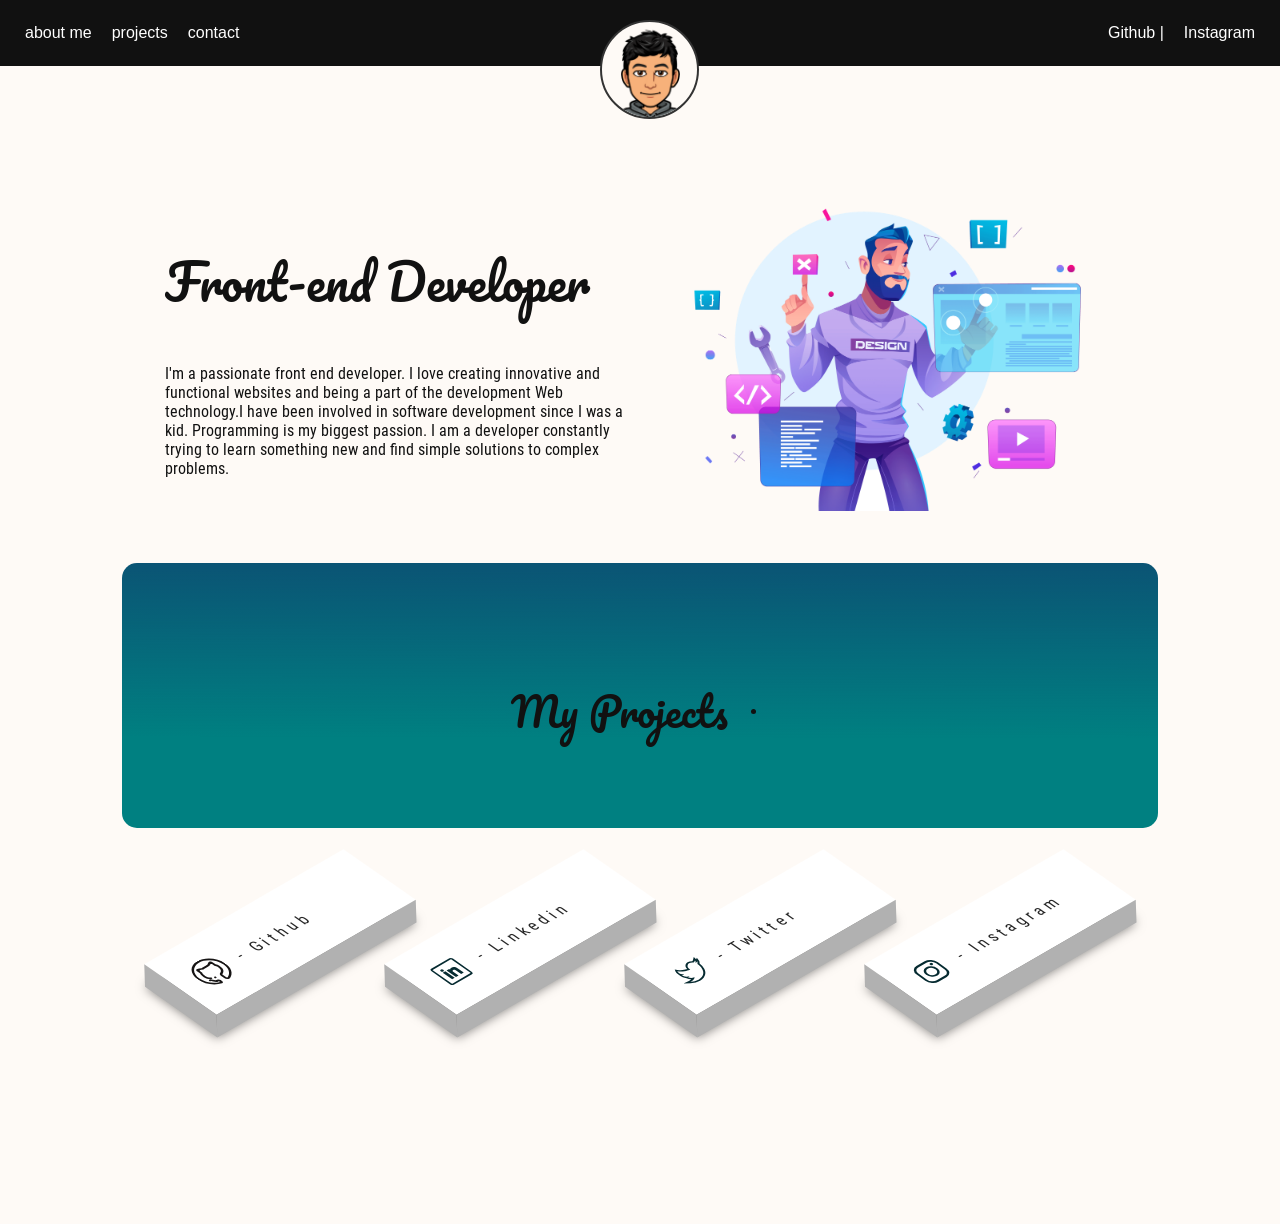
==== index.html @ 8fa15aa1 "Some little changes Some little changes" ====
<!DOCTYPE html>
<html>
    <head>
        <meta name="google-site-verification" content="JzjFgFlt6BuWwfLFMg8RigfaOyzLowkqitIsJMrPfaY" />        <link rel="shortcut icon" type="image/x-icon" href="./static/img/favicon.ico?"/>
        <title>Emre Kara | Front End Developer</title>
        <style>
            /* roboto-condensed-regular - latin */
            @font-face {
                font-family: 'Roboto Condensed';
                font-style: normal;
                font-weight: 400;
                src: url('./fonts/roboto-condensed-v19-latin-regular.eot'); /* IE9 Compat Modes */
                src: local(''),
                url('./fonts/roboto-condensed-v19-latin-regular.eot?#iefix') format('embedded-opentype'), /* IE6-IE8 */
                url('./fonts/roboto-condensed-v19-latin-regular.woff2') format('woff2'), /* Super Modern Browsers */
                url('./fonts/roboto-condensed-v19-latin-regular.woff') format('woff'), /* Modern Browsers */
                url('./fonts/roboto-condensed-v19-latin-regular.ttf') format('truetype'), /* Safari, Android, iOS */
                url('./fonts/roboto-condensed-v19-latin-regular.svg#RobotoCondensed') format('svg'); /* Legacy iOS */
                font-display: swap;
            }
            /* pacifico-regular - latin */
            @font-face {
                font-family: 'Pacifico';
                font-style: normal;
                font-weight: 400;
                src: url('./fonts/pacifico-v17-latin-regular.eot'); /* IE9 Compat Modes */
                src: local(''),
                url('./fonts/pacifico-v17-latin-regular.eot?#iefix') format('embedded-opentype'), /* IE6-IE8 */
                url('./fonts/pacifico-v17-latin-regular.woff2') format('woff2'), /* Super Modern Browsers */
                url('./fonts/pacifico-v17-latin-regular.woff') format('woff'), /* Modern Browsers */
                url('./fonts/pacifico-v17-latin-regular.ttf') format('truetype'), /* Safari, Android, iOS */
                url('./fonts/pacifico-v17-latin-regular.svg#Pacifico') format('svg'); /* Legacy iOS */
                font-display: swap;
            }
            .unselectable {
	            -moz-user-select: -moz-none;
	            -khtml-user-select: none;
	            -webkit-user-select: none;
	            -o-user-select: none;
	            -ms-user-select: none;
	            user-select: none
            }
            body {
                margin: 0px;
                padding: 0px;
                width: 100%;
                color: #111;
                background-color: #fefaf6;
            }
            h1 {
                font-family: 'Pacifico', cursive;
                font-size: 3em;
                font-weight: 400;
            }
            h2 {
                font-family: 'Pacifico', cursive;
                font-size: 2.5em;
                font-weight: 400;
            }
            section {
                max-width: 90%;
                min-width: 0;
                padding-top: 2rem;
                margin: 0 auto;
                border: none;
                overflow: hidden;
                font-family: 'Roboto Condensed', sans-serif;
                border-radius: 15px;
            }
            main {
                max-width: 90%;
                min-width: 0;
                padding-top: 2rem;
                margin: 0 auto;
                background: none;
                border: none;
                overflow: hidden;
            } 
            #navbar {
                display: flex;
                background-color: #111;
                padding: 12px 15px;
                z-index: 1000;
            }
            #logo {
                position: absolute;
                top: 20px;
                left: 50%;
                transform: translateX(-40px);
            }
            #logo img{
                transition: all .2s ease-in-out;
                cursor: pointer;
                width: 95px;
                height: 95px;
                border-style: solid;
                border-width: 2px;
                border-color: #333333;
                border-radius: 50%;
                background-color: #fefaf6;
            }
            #logo img:last-child {
                display: none;
            }
            #logo:hover img{
                transform: scale(1.2);
            }
            #logo:hover img:last-child{
                display: block;
            }
            #logo:hover img:first-child{
                display: none;
            }
            .nav-list {
                list-style-type: none;
                padding: 0;
                margin: 0;
                display: flex;
                width: 100%;
                align-items: center;
            }
            .rigth {
                justify-content: flex-end;
            }
            .left {
                justify-content: flex-start;
            }
            .nav-link {
                font-family: "proxima nova","Helvetica Neue",Helvetica,Arial,sans-serif;
                font-weight: 400;
                display: block;
                color: #fff;
                text-align: center;
                padding: 12px 10px;
                text-decoration: none;
            }
            .nav-link img{
                margin: 0 auto;
                width: 32px;
            }
            .hero-body {
                display: flex;
                justify-content: center;
                align-items: center;
                padding: 3rem 1.5rem;
                margin: 0 auto;
            }
            #text-hero {
                box-sizing: border-box;
                text-align: left;
                max-width: 100%;
                min-width: 0;
                flex-basis: 48%;
            }
            #img-hero {
                box-sizing: border-box;
                text-align: center;
                max-width: 100%;
                min-width: 0;
                flex-basis: 48%;
            }
            .hero-image {
                position: relative;
                width: 500px;
            }
            .hero-image img {
                width: 500px;
                height: auto;
            }
            #projects {
                max-width: 90%;
                min-width: 0;
                padding-top: 2rem;
                margin: 0 auto;
                border: none;
                overflow: hidden;
                background: linear-gradient(180.1deg,#142c69 -59.06%,rgba(20,44,105,0) 65.9%),#008081;
            }
            .projects-body {
                display: flex;
                justify-content: center;
                align-items: center;
                padding: 3rem 1.5rem;
                border-radius: 50%;
                margin: 0 auto;
            }
            #social-media {
                display:flex;
                justify-content: center;
                margin: 2rem auto;
                height: 300px;
                padding:0;
            }
            #social-media li{
                list-style: none;
                margin: 0 5px;
            }
            #social-media li a .fa {
                width: 32px;
                font-size: 40px;
                color: #262626;
                line-height: 80px;
                transition: .5s;
                padding-right: 14px;
                margin: auto 0px;
            }
            #social-media li a span {
                padding: 0;
                margin: 0;
                color: #262626;
                letter-spacing: 4px;
                transition: .5s;
            }
            #social-media li a {
                align-items: center;
                text-decoration: none;
                display: flex;
                justify-content: flex-start;
                align-items: center;
                width: 210px;
                height: 80px;
                background: #fff;
                text-align: left;
                padding-left: 20px;
                transform: rotate(-30deg) skew(25deg) translate(0,0);
                transition:.5s;
                box-shadow: -20px 20px 10px rgba(0,0,0,.5);;
            }
            #social-media li a:before {
                content: '';
                position: absolute;
                top:10px;
                left:-20px;
                height:100%;
                width:20px;
                background: #b1b1b1;
                transform: .5s;
                transform: rotate(0deg) skewY(-45deg);
            }
            #social-media li a:after {
                content: '';
                position: absolute;
                bottom:-20px;
                left:-10px;
                height:20px;
                width:100%;
                background: #b1b1b1;
                transform: .5s;
                transform: rotate(0deg) skewX(-45deg);
            }
            #social-media li a:hover{
                transform: rotate(-30deg) skew(25deg) translate(20px,-15px);
                box-shadow: -50px 50px 50px rgba(0,0,0,.5);
            }
            #social-media li:hover .fa {
                color:#fff;
            }
            #social-media li:hover span {
                color:#fff;
            } 
            #social-media li:hover:nth-child(1) a{
                background: #7DBBE6;
            }
            #social-media li:hover:nth-child(1) a:before{
                background: #6997DA;
            }
            #social-media li:hover:nth-child(1) a:after{
                background: #8CC8E6;
            }
            #social-media li:hover:nth-child(2) a{
                background: #2867B2;
            }
            #social-media li:hover:nth-child(2) a:before{
                background: #334A61
            }
            #social-media li:hover:nth-child(2) a:after{
                background: #4E6FA8;
            }
            #social-media li:hover:nth-child(3) a{
                background: #00aced;
            }
            #social-media li:hover:nth-child(3) a:before{
                background: #097aa5;
            }
            #social-media li:hover:nth-child(3) a:after{
                background: #53b9e0;
            }
            #social-media li:hover:nth-child(4) a{
                background: #c13584;
            }
            #social-media li:hover:nth-child(4) a:before{
                background: #991666;
            }
            #social-media li:hover:nth-child(4) a:after{
                background: #C1558C;
            }
        </style>
    </head>
    <body>
        <header>
            <nav id="navbar">
                <a href="#text-hero" id="logo">
                    <img src="./static/img/my-avatar.png" alt="">
                    <img src="./static/img/my-avatar-hover.png" alt="">
                </a>
                <ul class="nav-list left">
                    <li><a href="#text-hero" class="nav-link">about me</a></li>
                    <li><a href="#projects" class="nav-link">projects</a></li>
                    <li><a href="#contact" class="nav-link">contact</a></li>
                </ul>
                <ul class="nav-list rigth">
                    <li><a href="https://github.com/yunusemre-js" class="nav-link">Github |<!--<img src="./static/img/instagram.png" alt="">--></a></li>
                    <li> <a href="https://www.instagram.com/yunusemre.js" class="nav-link">Instagram <!--<img src="./static/img/github.png" alt="">--></a></li>
                </ul>
            </nav>
        </header>
        <main>
            <section>
                <div class="hero-body">
                    <div id="text-hero">
                        <h1 class="hero-title unselectable">Front-end Developer</h1>
                        <p class="unselectable" style="word-wrap:normal; cursor:default; font-family: 'Roboto Condensed';">
                            I'm a passionate front end developer. I love creating innovative and functional websites and being a part of the development Web technology.I have been involved in software development since I was a kid. Programming is my biggest passion.  I am a developer constantly trying to learn something new and find simple solutions to complex problems.
                    </p>
                    </div>
                    <div id="img-hero" class="unselectable">
                        <img src="./static/img/hero-image.svg" alt="" class="hero-image">
                    </div>
                </div>
            </section>
            <section id="projects">
                <div class="projects-body">
                    <h2>My Projects</h2>
                    <ul>
                        <li></li>
                    </ul>
                </div>
            </section> 
            <section id="contact">
                <ul id="social-media" class="social-media">
                    <li>
                      <a href="https://github.com/yunusemre-js">
                        <img src="./static/img/icons/github.svg" width="32" height="32" alt="" class="fa fa-github">
                        <span> - Github</span>
                      </a>
                    </li>
                    <li>
                      <a href="https://www.linkedin.com/in/yunusemrejs">
                        <img src="./static/img/icons/linkedin.svg" width="32" height="32" alt="" class="fa fa-linkedin">
                        <span> - Linkedin</span>
                      </a>
                    </li>
                    <li>
                      <a href="#">
                        <img src="./static/img/icons/twitter.svg" width="32" height="32" alt="" class="fa fa-twitter">
                        <span> - Twitter</span>
                      </a>
                    </li>
                    <li>
                      <a href="https://www.instagram.com/yunusemre.js/">
                        <img src="./static/img/icons/instagram.svg" width="32" height="32" alt="" class="fa fa-instagram">
                        <span> - Instagram</span>
                      </a>
                    </li>
                </ul>    
            </section>
        </main>
    </body>
</html>
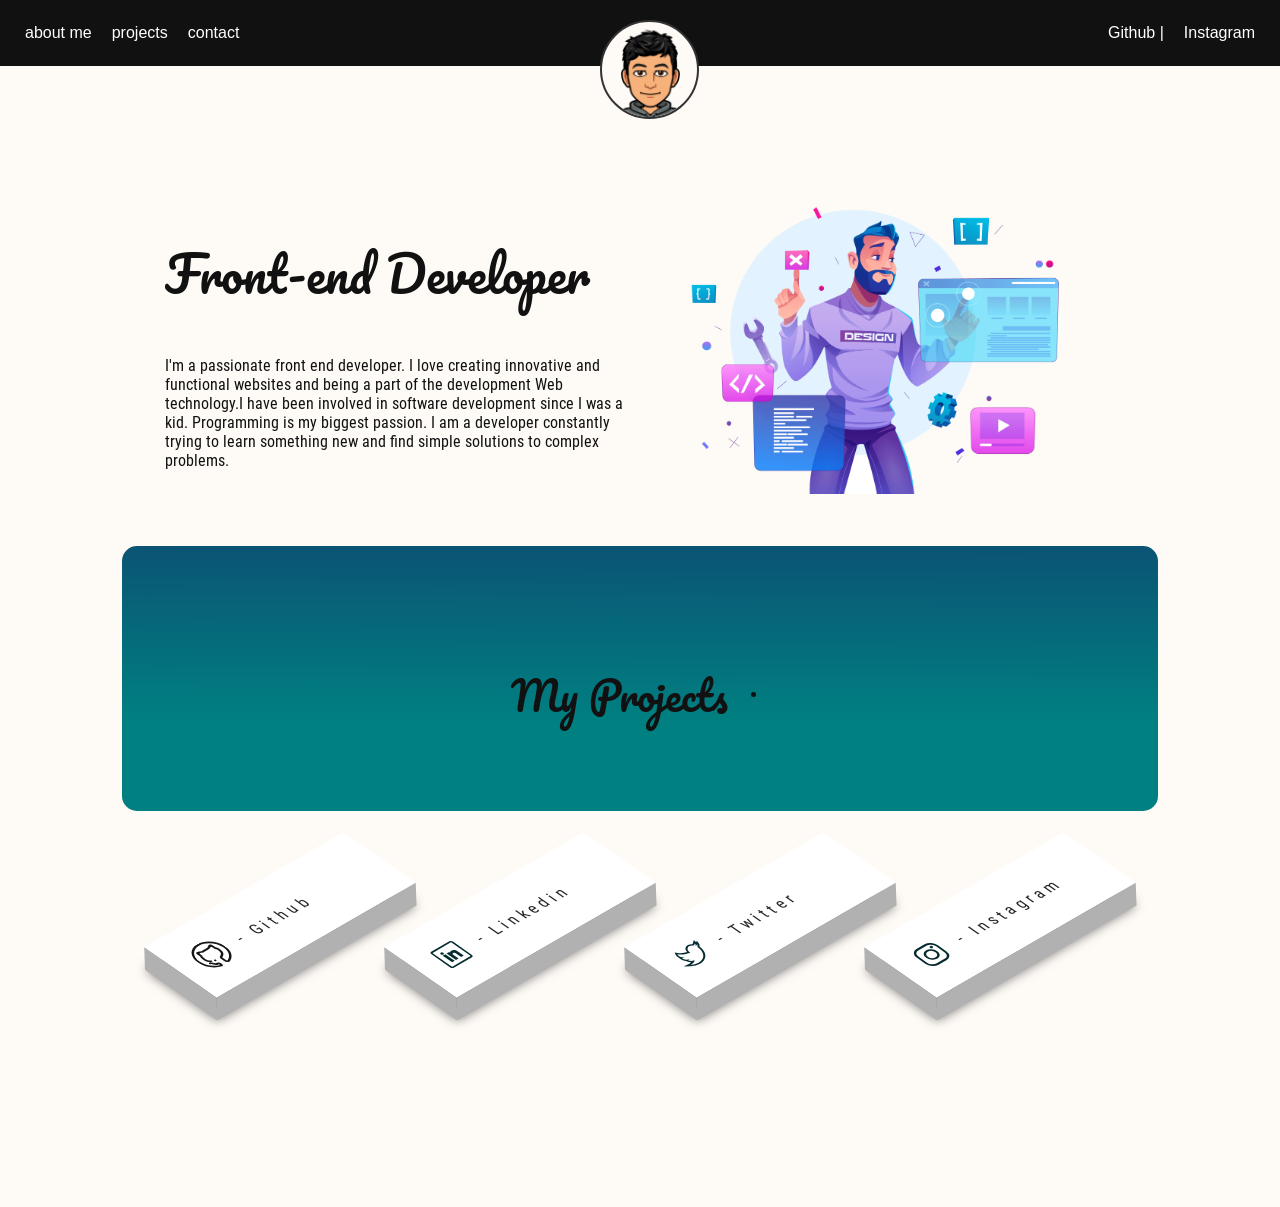
==== commit b13ae1ac: "Update index.html" ====
--- a/index.html
+++ b/index.html
@@ -158,6 +158,10 @@
                 max-width: 100%;
                 min-width: 0;
                 flex-basis: 48%;
+            }
+            #img-hero img{
+                max-width: 100%;
+                min-width: 0;
             }
             .hero-image {
                 position: relative;
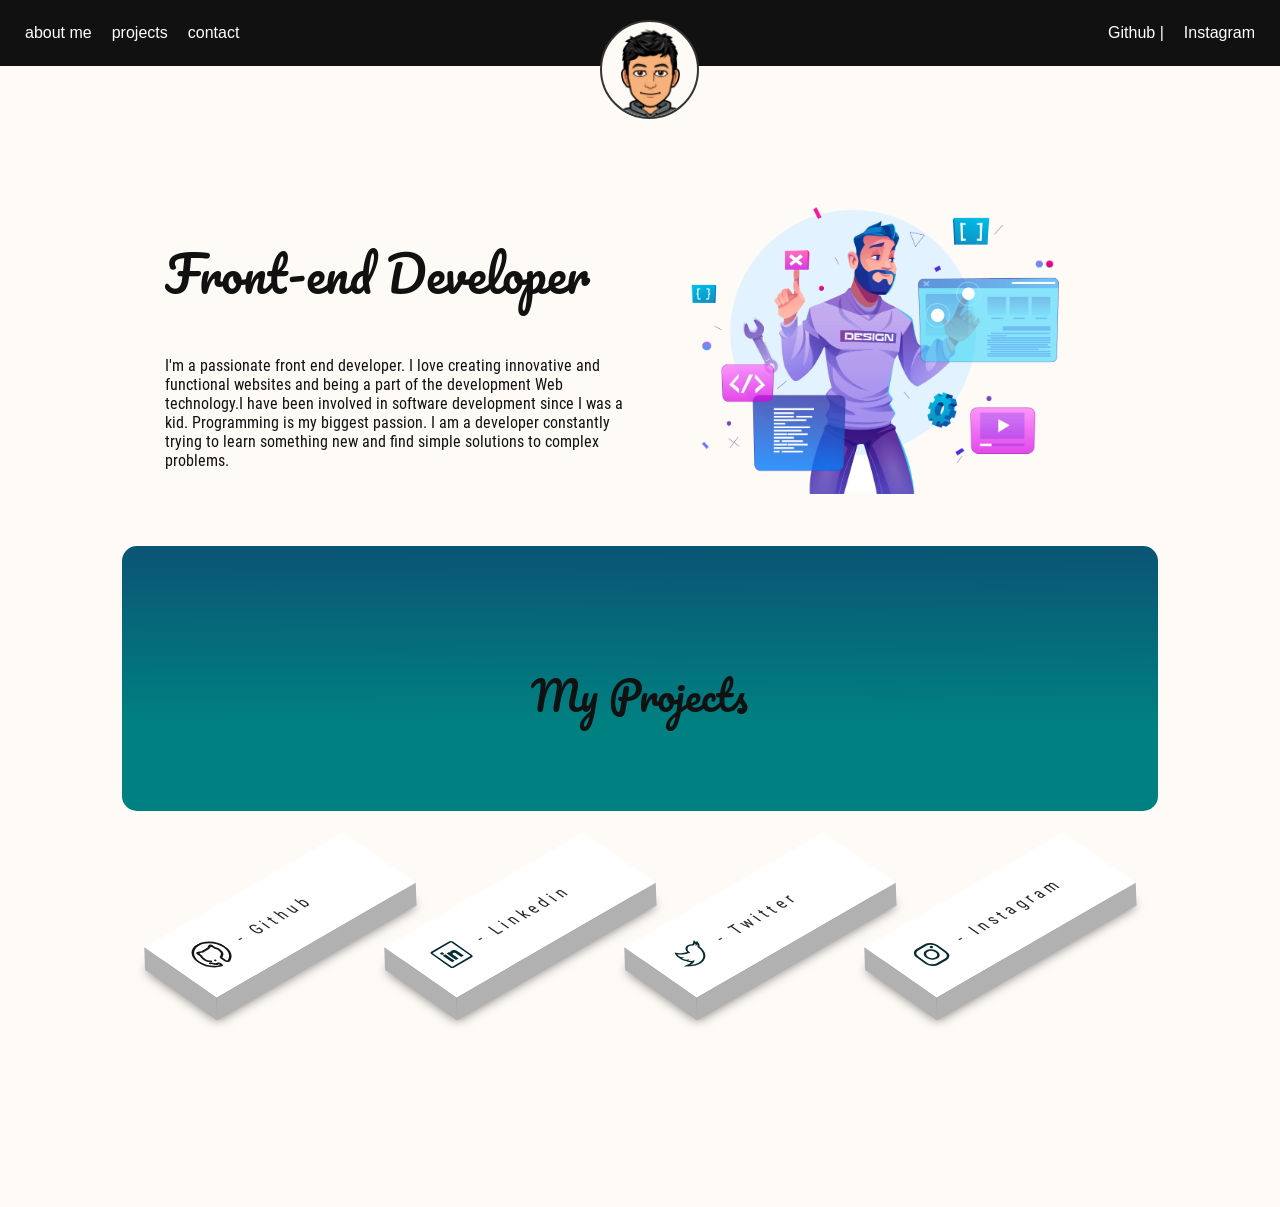
==== commit 60a5426f: "Update index.html" ====
--- a/index.html
+++ b/index.html
@@ -335,9 +335,9 @@
             <section id="projects">
                 <div class="projects-body">
                     <h2>My Projects</h2>
-                    <ul>
-                        <li></li>
-                    </ul>
+                    <div id="projects-card">
+                        
+                    </div>
                 </div>
             </section> 
             <section id="contact">
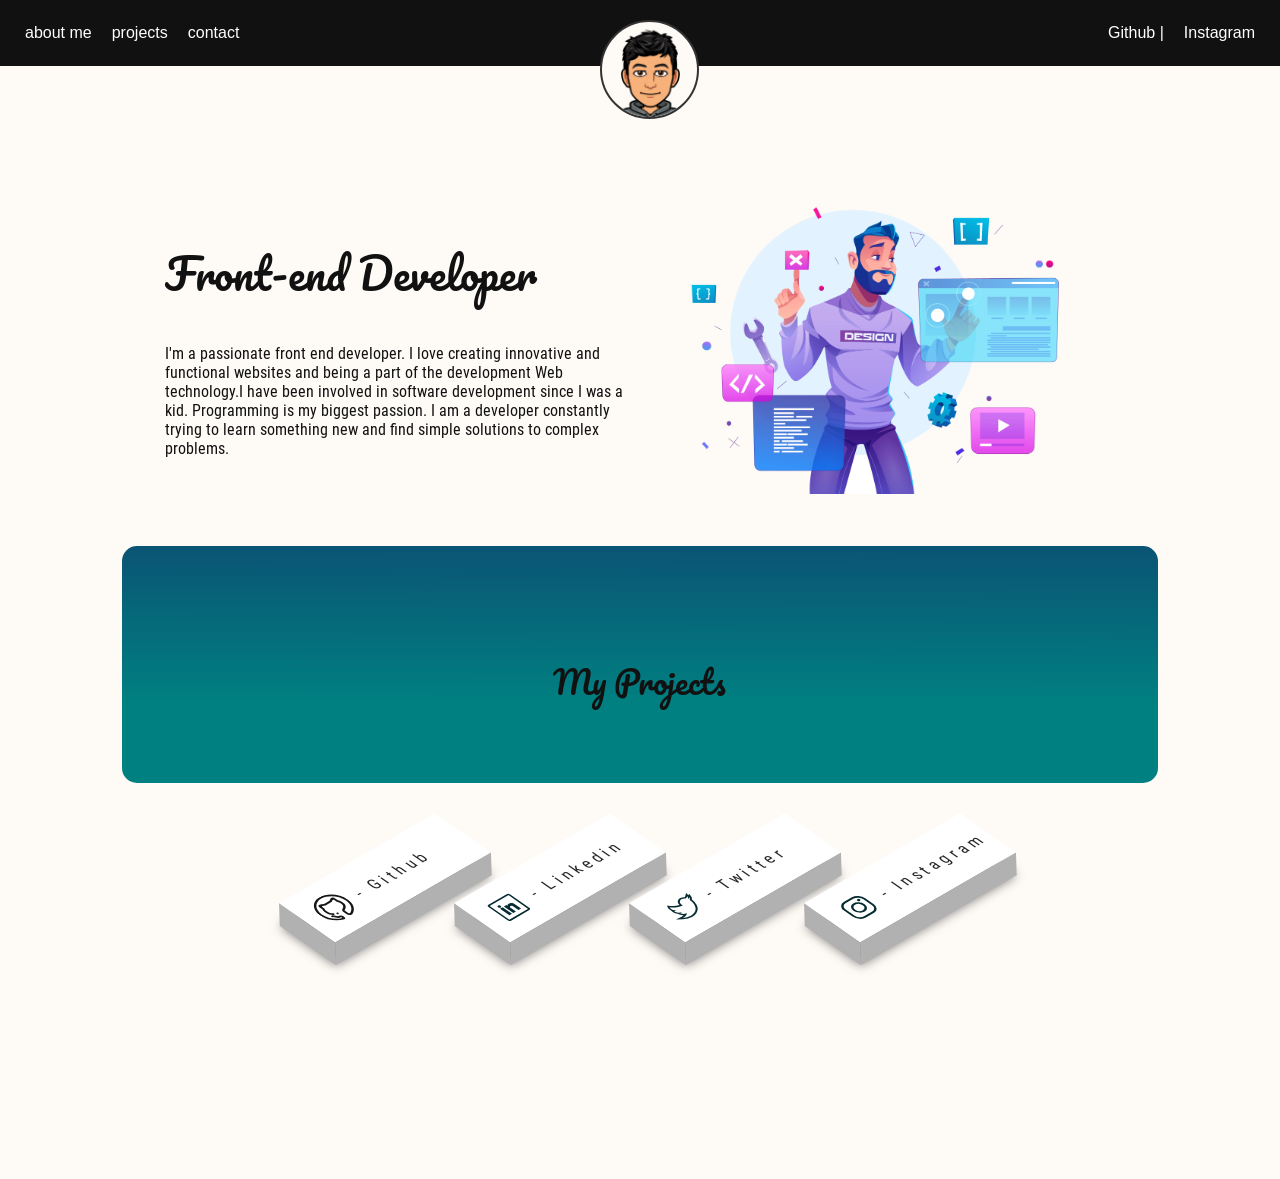
==== commit 6dc96516: "Optimize For Responsive Optimize for responsive" ====
--- a/index.html
+++ b/index.html
@@ -32,6 +32,117 @@
                 url('./fonts/pacifico-v17-latin-regular.svg#Pacifico') format('svg'); /* Legacy iOS */
                 font-display: swap;
             }
+            @media (min-width:1280px) { /*geniş cihazlar */
+                /*Bazı ana elementlerin responsive uyumlu hale getirilmesi*/
+                h1 {
+                font-size: 3.2em !important;
+                }
+                h2 {
+                font-size: 2.5em !important;
+                }
+                p {
+                font-size: 18px !important;
+                }
+                /* Contact bölümündeki sosyal medya ikonlarının responsiveleştirilmesi */
+                #social-media li a {
+                    width: 210px;
+                    height: 80px;
+                }  
+            }
+            @media (max-width:1280px) { /*pc */
+                h1 {
+                    font-size: 2.6em !important;
+                }
+                h2 {
+                    font-size: 2em !important;
+                }
+                p {
+                    font-size: 16px !important;
+                }
+                /* Contact bölümündeki sosyal medya ikonlarının responsiveleştirilmesi */
+                #social-media li a {
+                    width: 165px;
+                    height: 62px;
+                }     
+            }
+            @media (max-width:1024px){ /*small pc*/
+                /*Bazı ana elementlerin responsive uyumlu hale getirilmesi*/
+                h1 {
+                    font-size: 2.4em !important;
+                }
+                h2 {
+                    font-size: 2em !important;
+                }
+                p {
+                    font-size: 14px !important;
+                }
+                /* Contact bölümündeki sosyal medya ikonlarının responsiveleştirilmesi */
+                #social-media li a {
+                    width: 150px;
+                    height: 57px;  
+                } 
+                #social-media li a span {
+                    font-size: 0.88em;
+                    letter-spacing: 3px !important;
+                }  
+                #social-media li a img {
+                    width: 32px;
+                    height: 32px;
+                }  
+            }
+            @media (max-width:960px) { /*tablet devices*/
+                /*Bazı ana elementlerin responsive uyumlu hale getirilmesi*/
+                h1 {
+                    font-size: 1.91em !important;
+                }
+                h2 {
+                    font-size: 1.8em !important;
+                }
+                p {
+                    font-size: 12px !important;
+                }
+                /* Contact bölümündeki sosyal medya ikonlarının responsiveleştirilmesi */
+                #social-media li a { 
+                    width: 118px;
+                    height: 43px;    
+                } 
+                #social-media li a img {
+                    width: 24px;
+                    height: 24px;
+                }
+                #social-media li a span {
+                    font-size: 0.75em;
+                    letter-spacing: 1px !important;
+                } 
+            }
+            @media (max-width: 768px) { /*telephone devices*/
+                /*Bazı ana elementlerin responsive uyumlu hale getirilmesi*/
+                h1 {
+                    font-size: 1.17em !important;
+                }
+                h2 {
+                    font-size: 1em !important;
+                }
+                p {
+                    font-size: 10px !important;
+                }
+                /* Contact bölümündeki sosyal medya ikonlarının responsiveleştirilmesi */
+                #social-media li a {
+                    width: 82px;
+                    height: 31px;    
+                } 
+                #social-media li a .fa {
+                    padding-right: 0 !important;
+                }
+                #social-media li a img {
+                    width: 16px;
+                    height: 16px;
+                }
+                #social-media li a span {
+                    font-size: 0.5em;
+                    letter-spacing: 0.5px !important;
+                } 
+            }
             .unselectable {
 	            -moz-user-select: -moz-none;
 	            -khtml-user-select: none;
@@ -47,14 +158,8 @@
                 color: #111;
                 background-color: #fefaf6;
             }
-            h1 {
+            h1,h2,h3,h4,h5,h6 {
                 font-family: 'Pacifico', cursive;
-                font-size: 3em;
-                font-weight: 400;
-            }
-            h2 {
-                font-family: 'Pacifico', cursive;
-                font-size: 2.5em;
                 font-weight: 400;
             }
             section {
@@ -205,7 +310,7 @@
                 color: #262626;
                 line-height: 80px;
                 transition: .5s;
-                padding-right: 14px;
+                padding-right: 6%;
                 margin: auto 0px;
             }
             #social-media li a span {
@@ -221,11 +326,9 @@
                 display: flex;
                 justify-content: flex-start;
                 align-items: center;
-                width: 210px;
-                height: 80px;
                 background: #fff;
                 text-align: left;
-                padding-left: 20px;
+                padding-left: 9%;
                 transform: rotate(-30deg) skew(25deg) translate(0,0);
                 transition:.5s;
                 box-shadow: -20px 20px 10px rgba(0,0,0,.5);;
@@ -323,7 +426,7 @@
                 <div class="hero-body">
                     <div id="text-hero">
                         <h1 class="hero-title unselectable">Front-end Developer</h1>
-                        <p class="unselectable" style="word-wrap:normal; cursor:default; font-family: 'Roboto Condensed';">
+                        <p class="unselectable" style="word-wrap:normal; cursor:default;">
                             I'm a passionate front end developer. I love creating innovative and functional websites and being a part of the development Web technology.I have been involved in software development since I was a kid. Programming is my biggest passion.  I am a developer constantly trying to learn something new and find simple solutions to complex problems.
                     </p>
                     </div>
@@ -336,7 +439,7 @@
                 <div class="projects-body">
                     <h2>My Projects</h2>
                     <div id="projects-card">
-                        
+
                     </div>
                 </div>
             </section> 
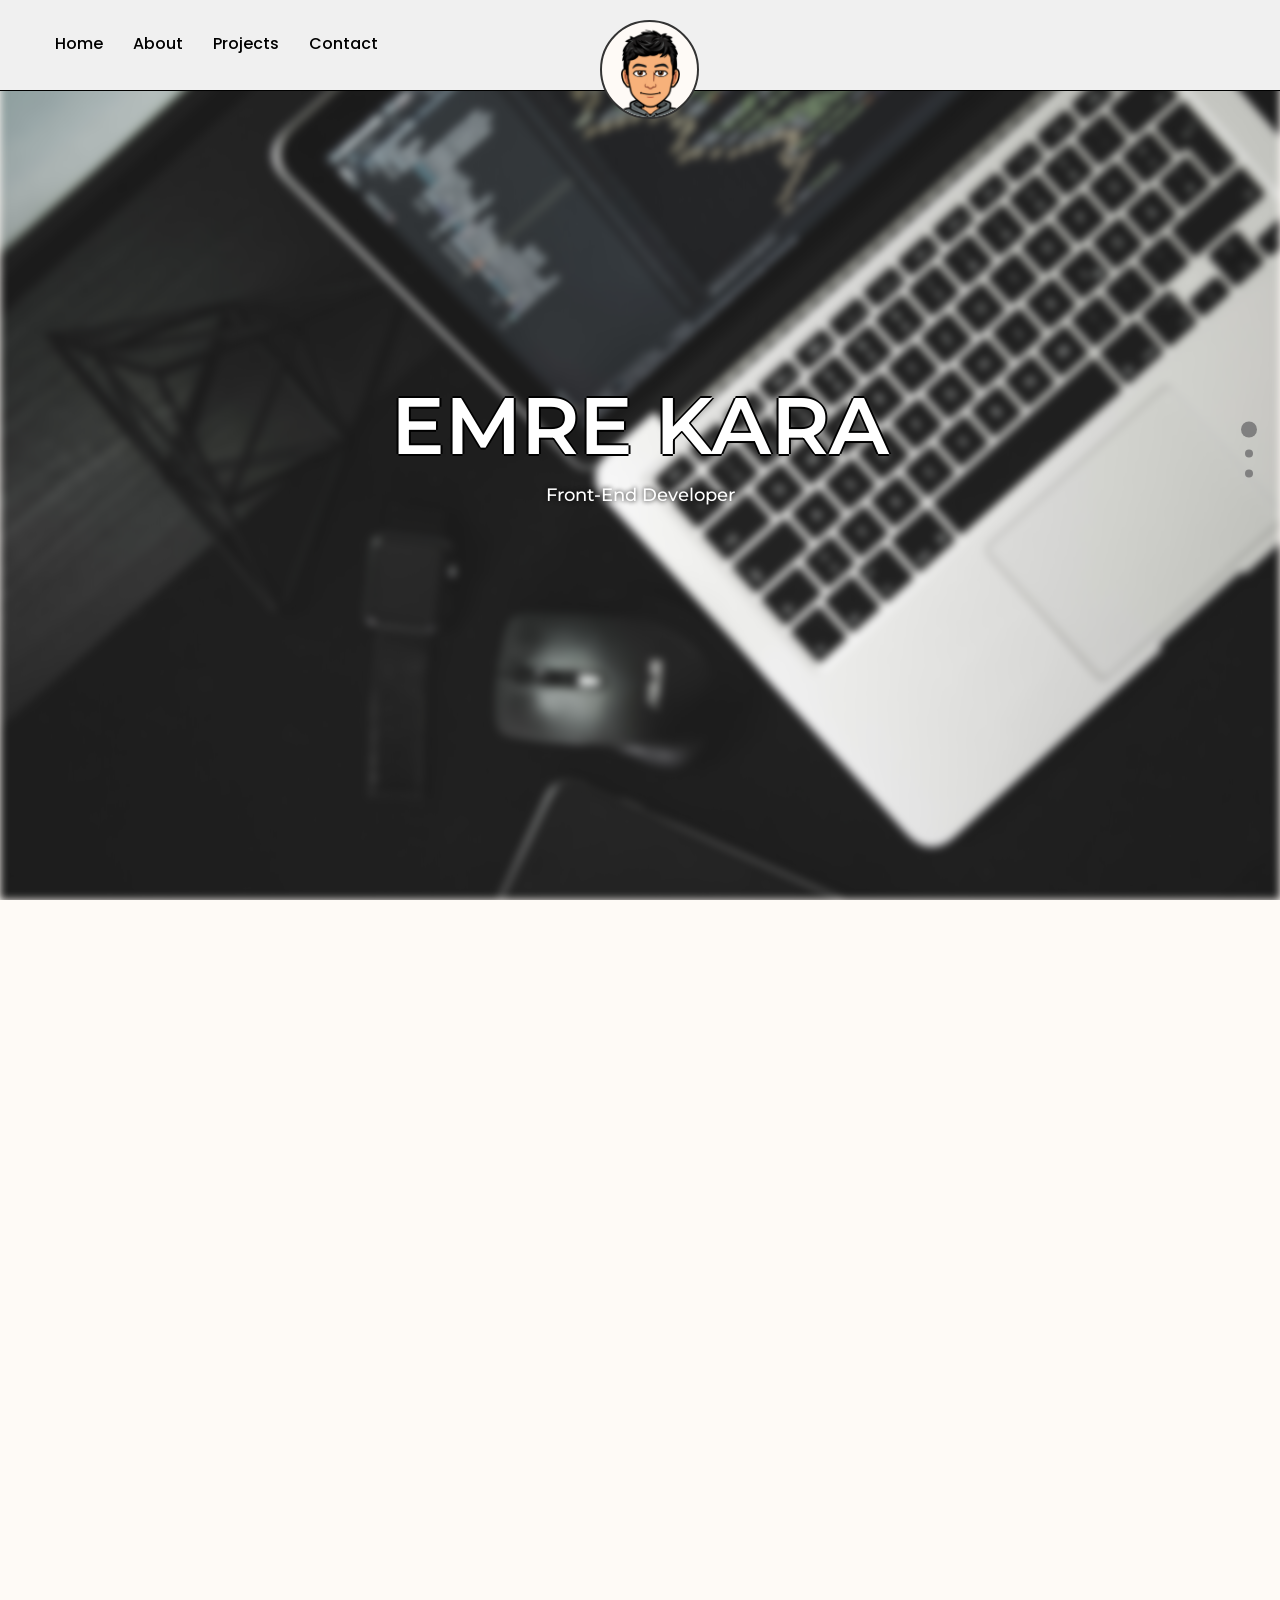
==== commit 6c016e58: "change my web site" ====
--- a/index.html
+++ b/index.html
@@ -1,476 +1,147 @@
 <!DOCTYPE html>
-<html>
-    <head>
-        <meta name="google-site-verification" content="JzjFgFlt6BuWwfLFMg8RigfaOyzLowkqitIsJMrPfaY" />        <link rel="shortcut icon" type="image/x-icon" href="./static/img/favicon.ico?"/>
-        <title>Emre Kara | Front End Developer</title>
-        <style>
-            /* roboto-condensed-regular - latin */
-            @font-face {
-                font-family: 'Roboto Condensed';
-                font-style: normal;
-                font-weight: 400;
-                src: url('./fonts/roboto-condensed-v19-latin-regular.eot'); /* IE9 Compat Modes */
-                src: local(''),
-                url('./fonts/roboto-condensed-v19-latin-regular.eot?#iefix') format('embedded-opentype'), /* IE6-IE8 */
-                url('./fonts/roboto-condensed-v19-latin-regular.woff2') format('woff2'), /* Super Modern Browsers */
-                url('./fonts/roboto-condensed-v19-latin-regular.woff') format('woff'), /* Modern Browsers */
-                url('./fonts/roboto-condensed-v19-latin-regular.ttf') format('truetype'), /* Safari, Android, iOS */
-                url('./fonts/roboto-condensed-v19-latin-regular.svg#RobotoCondensed') format('svg'); /* Legacy iOS */
-                font-display: swap;
-            }
-            /* pacifico-regular - latin */
-            @font-face {
-                font-family: 'Pacifico';
-                font-style: normal;
-                font-weight: 400;
-                src: url('./fonts/pacifico-v17-latin-regular.eot'); /* IE9 Compat Modes */
-                src: local(''),
-                url('./fonts/pacifico-v17-latin-regular.eot?#iefix') format('embedded-opentype'), /* IE6-IE8 */
-                url('./fonts/pacifico-v17-latin-regular.woff2') format('woff2'), /* Super Modern Browsers */
-                url('./fonts/pacifico-v17-latin-regular.woff') format('woff'), /* Modern Browsers */
-                url('./fonts/pacifico-v17-latin-regular.ttf') format('truetype'), /* Safari, Android, iOS */
-                url('./fonts/pacifico-v17-latin-regular.svg#Pacifico') format('svg'); /* Legacy iOS */
-                font-display: swap;
-            }
-            @media (min-width:1280px) { /*geniş cihazlar */
-                /*Bazı ana elementlerin responsive uyumlu hale getirilmesi*/
-                h1 {
-                font-size: 3.2em !important;
-                }
-                h2 {
-                font-size: 2.5em !important;
-                }
-                p {
-                font-size: 18px !important;
-                }
-                /* Contact bölümündeki sosyal medya ikonlarının responsiveleştirilmesi */
-                #social-media li a {
-                    width: 210px;
-                    height: 80px;
-                }  
-            }
-            @media (max-width:1280px) { /*pc */
-                h1 {
-                    font-size: 2.6em !important;
-                }
-                h2 {
-                    font-size: 2em !important;
-                }
-                p {
-                    font-size: 16px !important;
-                }
-                /* Contact bölümündeki sosyal medya ikonlarının responsiveleştirilmesi */
-                #social-media li a {
-                    width: 165px;
-                    height: 62px;
-                }     
-            }
-            @media (max-width:1024px){ /*small pc*/
-                /*Bazı ana elementlerin responsive uyumlu hale getirilmesi*/
-                h1 {
-                    font-size: 2.4em !important;
-                }
-                h2 {
-                    font-size: 2em !important;
-                }
-                p {
-                    font-size: 14px !important;
-                }
-                /* Contact bölümündeki sosyal medya ikonlarının responsiveleştirilmesi */
-                #social-media li a {
-                    width: 150px;
-                    height: 57px;  
-                } 
-                #social-media li a span {
-                    font-size: 0.88em;
-                    letter-spacing: 3px !important;
-                }  
-                #social-media li a img {
-                    width: 32px;
-                    height: 32px;
-                }  
-            }
-            @media (max-width:960px) { /*tablet devices*/
-                /*Bazı ana elementlerin responsive uyumlu hale getirilmesi*/
-                h1 {
-                    font-size: 1.91em !important;
-                }
-                h2 {
-                    font-size: 1.8em !important;
-                }
-                p {
-                    font-size: 12px !important;
-                }
-                /* Contact bölümündeki sosyal medya ikonlarının responsiveleştirilmesi */
-                #social-media li a { 
-                    width: 118px;
-                    height: 43px;    
-                } 
-                #social-media li a img {
-                    width: 24px;
-                    height: 24px;
-                }
-                #social-media li a span {
-                    font-size: 0.75em;
-                    letter-spacing: 1px !important;
-                } 
-            }
-            @media (max-width: 768px) { /*telephone devices*/
-                /*Bazı ana elementlerin responsive uyumlu hale getirilmesi*/
-                h1 {
-                    font-size: 1.17em !important;
-                }
-                h2 {
-                    font-size: 1em !important;
-                }
-                p {
-                    font-size: 10px !important;
-                }
-                /* Contact bölümündeki sosyal medya ikonlarının responsiveleştirilmesi */
-                #social-media li a {
-                    width: 82px;
-                    height: 31px;    
-                } 
-                #social-media li a .fa {
-                    padding-right: 0 !important;
-                }
-                #social-media li a img {
-                    width: 16px;
-                    height: 16px;
-                }
-                #social-media li a span {
-                    font-size: 0.5em;
-                    letter-spacing: 0.5px !important;
-                } 
-            }
-            .unselectable {
-	            -moz-user-select: -moz-none;
-	            -khtml-user-select: none;
-	            -webkit-user-select: none;
-	            -o-user-select: none;
-	            -ms-user-select: none;
-	            user-select: none
-            }
-            body {
-                margin: 0px;
-                padding: 0px;
-                width: 100%;
-                color: #111;
-                background-color: #fefaf6;
-            }
-            h1,h2,h3,h4,h5,h6 {
-                font-family: 'Pacifico', cursive;
-                font-weight: 400;
-            }
-            section {
-                max-width: 90%;
-                min-width: 0;
-                padding-top: 2rem;
-                margin: 0 auto;
-                border: none;
-                overflow: hidden;
-                font-family: 'Roboto Condensed', sans-serif;
-                border-radius: 15px;
-            }
-            main {
-                max-width: 90%;
-                min-width: 0;
-                padding-top: 2rem;
-                margin: 0 auto;
-                background: none;
-                border: none;
-                overflow: hidden;
-            } 
-            #navbar {
-                display: flex;
-                background-color: #111;
-                padding: 12px 15px;
-                z-index: 1000;
-            }
-            #logo {
-                position: absolute;
-                top: 20px;
-                left: 50%;
-                transform: translateX(-40px);
-            }
-            #logo img{
-                transition: all .2s ease-in-out;
-                cursor: pointer;
-                width: 95px;
-                height: 95px;
-                border-style: solid;
-                border-width: 2px;
-                border-color: #333333;
-                border-radius: 50%;
-                background-color: #fefaf6;
-            }
-            #logo img:last-child {
-                display: none;
-            }
-            #logo:hover img{
-                transform: scale(1.2);
-            }
-            #logo:hover img:last-child{
-                display: block;
-            }
-            #logo:hover img:first-child{
-                display: none;
-            }
-            .nav-list {
-                list-style-type: none;
-                padding: 0;
-                margin: 0;
-                display: flex;
-                width: 100%;
-                align-items: center;
-            }
-            .rigth {
-                justify-content: flex-end;
-            }
-            .left {
-                justify-content: flex-start;
-            }
-            .nav-link {
-                font-family: "proxima nova","Helvetica Neue",Helvetica,Arial,sans-serif;
-                font-weight: 400;
-                display: block;
-                color: #fff;
-                text-align: center;
-                padding: 12px 10px;
-                text-decoration: none;
-            }
-            .nav-link img{
-                margin: 0 auto;
-                width: 32px;
-            }
-            .hero-body {
-                display: flex;
-                justify-content: center;
-                align-items: center;
-                padding: 3rem 1.5rem;
-                margin: 0 auto;
-            }
-            #text-hero {
-                box-sizing: border-box;
-                text-align: left;
-                max-width: 100%;
-                min-width: 0;
-                flex-basis: 48%;
-            }
-            #img-hero {
-                box-sizing: border-box;
-                text-align: center;
-                max-width: 100%;
-                min-width: 0;
-                flex-basis: 48%;
-            }
-            #img-hero img{
-                max-width: 100%;
-                min-width: 0;
-            }
-            .hero-image {
-                position: relative;
-                width: 500px;
-            }
-            .hero-image img {
-                width: 500px;
-                height: auto;
-            }
-            #projects {
-                max-width: 90%;
-                min-width: 0;
-                padding-top: 2rem;
-                margin: 0 auto;
-                border: none;
-                overflow: hidden;
-                background: linear-gradient(180.1deg,#142c69 -59.06%,rgba(20,44,105,0) 65.9%),#008081;
-            }
-            .projects-body {
-                display: flex;
-                justify-content: center;
-                align-items: center;
-                padding: 3rem 1.5rem;
-                border-radius: 50%;
-                margin: 0 auto;
-            }
-            #social-media {
-                display:flex;
-                justify-content: center;
-                margin: 2rem auto;
-                height: 300px;
-                padding:0;
-            }
-            #social-media li{
-                list-style: none;
-                margin: 0 5px;
-            }
-            #social-media li a .fa {
-                width: 32px;
-                font-size: 40px;
-                color: #262626;
-                line-height: 80px;
-                transition: .5s;
-                padding-right: 6%;
-                margin: auto 0px;
-            }
-            #social-media li a span {
-                padding: 0;
-                margin: 0;
-                color: #262626;
-                letter-spacing: 4px;
-                transition: .5s;
-            }
-            #social-media li a {
-                align-items: center;
-                text-decoration: none;
-                display: flex;
-                justify-content: flex-start;
-                align-items: center;
-                background: #fff;
-                text-align: left;
-                padding-left: 9%;
-                transform: rotate(-30deg) skew(25deg) translate(0,0);
-                transition:.5s;
-                box-shadow: -20px 20px 10px rgba(0,0,0,.5);;
-            }
-            #social-media li a:before {
-                content: '';
-                position: absolute;
-                top:10px;
-                left:-20px;
-                height:100%;
-                width:20px;
-                background: #b1b1b1;
-                transform: .5s;
-                transform: rotate(0deg) skewY(-45deg);
-            }
-            #social-media li a:after {
-                content: '';
-                position: absolute;
-                bottom:-20px;
-                left:-10px;
-                height:20px;
-                width:100%;
-                background: #b1b1b1;
-                transform: .5s;
-                transform: rotate(0deg) skewX(-45deg);
-            }
-            #social-media li a:hover{
-                transform: rotate(-30deg) skew(25deg) translate(20px,-15px);
-                box-shadow: -50px 50px 50px rgba(0,0,0,.5);
-            }
-            #social-media li:hover .fa {
-                color:#fff;
-            }
-            #social-media li:hover span {
-                color:#fff;
-            } 
-            #social-media li:hover:nth-child(1) a{
-                background: #7DBBE6;
-            }
-            #social-media li:hover:nth-child(1) a:before{
-                background: #6997DA;
-            }
-            #social-media li:hover:nth-child(1) a:after{
-                background: #8CC8E6;
-            }
-            #social-media li:hover:nth-child(2) a{
-                background: #2867B2;
-            }
-            #social-media li:hover:nth-child(2) a:before{
-                background: #334A61
-            }
-            #social-media li:hover:nth-child(2) a:after{
-                background: #4E6FA8;
-            }
-            #social-media li:hover:nth-child(3) a{
-                background: #00aced;
-            }
-            #social-media li:hover:nth-child(3) a:before{
-                background: #097aa5;
-            }
-            #social-media li:hover:nth-child(3) a:after{
-                background: #53b9e0;
-            }
-            #social-media li:hover:nth-child(4) a{
-                background: #c13584;
-            }
-            #social-media li:hover:nth-child(4) a:before{
-                background: #991666;
-            }
-            #social-media li:hover:nth-child(4) a:after{
-                background: #C1558C;
-            }
-        </style>
-    </head>
-    <body>
-        <header>
-            <nav id="navbar">
-                <a href="#text-hero" id="logo">
-                    <img src="./static/img/my-avatar.png" alt="">
-                    <img src="./static/img/my-avatar-hover.png" alt="">
-                </a>
-                <ul class="nav-list left">
-                    <li><a href="#text-hero" class="nav-link">about me</a></li>
-                    <li><a href="#projects" class="nav-link">projects</a></li>
-                    <li><a href="#contact" class="nav-link">contact</a></li>
-                </ul>
-                <ul class="nav-list rigth">
-                    <li><a href="https://github.com/yunusemre-js" class="nav-link">Github |<!--<img src="./static/img/instagram.png" alt="">--></a></li>
-                    <li> <a href="https://www.instagram.com/yunusemre.js" class="nav-link">Instagram <!--<img src="./static/img/github.png" alt="">--></a></li>
-                </ul>
-            </nav>
-        </header>
-        <main>
-            <section>
-                <div class="hero-body">
-                    <div id="text-hero">
-                        <h1 class="hero-title unselectable">Front-end Developer</h1>
-                        <p class="unselectable" style="word-wrap:normal; cursor:default;">
-                            I'm a passionate front end developer. I love creating innovative and functional websites and being a part of the development Web technology.I have been involved in software development since I was a kid. Programming is my biggest passion.  I am a developer constantly trying to learn something new and find simple solutions to complex problems.
-                    </p>
-                    </div>
-                    <div id="img-hero" class="unselectable">
-                        <img src="./static/img/hero-image.svg" alt="" class="hero-image">
-                    </div>
-                </div>
-            </section>
-            <section id="projects">
-                <div class="projects-body">
-                    <h2>My Projects</h2>
-                    <div id="projects-card">
-
-                    </div>
-                </div>
-            </section> 
-            <section id="contact">
-                <ul id="social-media" class="social-media">
-                    <li>
-                      <a href="https://github.com/yunusemre-js">
-                        <img src="./static/img/icons/github.svg" width="32" height="32" alt="" class="fa fa-github">
-                        <span> - Github</span>
-                      </a>
-                    </li>
-                    <li>
-                      <a href="https://www.linkedin.com/in/yunusemrejs">
-                        <img src="./static/img/icons/linkedin.svg" width="32" height="32" alt="" class="fa fa-linkedin">
-                        <span> - Linkedin</span>
-                      </a>
-                    </li>
-                    <li>
-                      <a href="#">
-                        <img src="./static/img/icons/twitter.svg" width="32" height="32" alt="" class="fa fa-twitter">
-                        <span> - Twitter</span>
-                      </a>
-                    </li>
-                    <li>
-                      <a href="https://www.instagram.com/yunusemre.js/">
-                        <img src="./static/img/icons/instagram.svg" width="32" height="32" alt="" class="fa fa-instagram">
-                        <span> - Instagram</span>
-                      </a>
-                    </li>
-                </ul>    
-            </section>
-        </main>
-    </body>
-</html>+<html lang="en">
+	<head>
+		<link rel="preconnect" href="https://fonts.gstatic.com" />
+		<link
+			href="https://fonts.googleapis.com/css2?family=Montserrat:wght@400;500;600&family=Poppins:wght@400;500;600;700&display=swap"
+			rel="stylesheet"
+		/>
+		<link
+			href="https://fonts.googleapis.com/css2?family=Satisfy&display=swap"
+			rel="stylesheet"
+		/>
+		<link
+			href="https://fonts.googleapis.com/css2?family=Pacifico&display=swap"
+			rel="stylesheet"
+		/>
+		<link
+			rel="shortcut icon"
+			type="image/x-icon"
+			href="./static/img/favicon.ico?"
+		/>
+		<link rel="stylesheet" href="./static/css/fullpage.min.css" />
+		<meta charset="UTF-8" />
+		<meta http-equiv="X-UA-Compatible" content="IE=edge" />
+		<meta name="viewport" content="width=device-width, initial-scale=1.0" />
+		<title>Emre Kara | Front-End Developer</title>
+		<link rel="stylesheet" href="./static/css/style.css" />
+		<script
+			type="text/javascript"
+			src="https://code.jquery.com/jquery-3.3.1.min.js"
+		></script>
+	</head>
+	<body>
+		<header class="header">
+			<nav>
+				<div class="header-left">
+					<img
+						class="navmenu-icon"
+						src="./static/img/navbar-icon.svg"
+						alt=""
+						width="32"
+						height="32"
+					/>
+					<ul>
+						<li><a class="nav-link" href="#home">Home</a></li>
+						<li><a class="nav-link" href="#about">About</a></li>
+						<li><a class="nav-link" href="#projects">Projects</a></li>
+						<li><a class="nav-link" href="#contact">Contact</a></li>
+					</ul>
+				</div>
+				<a href="#text-hero" class="logo">
+					<img src="./static/img/my-avatar.png" alt="" />
+					<!-- <img src="./static/img/my-avatar-hover.png" alt="" /> -->
+				</a>
+				<div class="header-right"></div>
+			</nav>
+		</header>
+		<div id="fullpage">
+			<div class="section home">
+				<div class="bg-img"></div>
+				<div class="home-text">
+					<h1 class="unselectable">EMRE KARA</h1>
+					<p class="unselectable">Front-End Developer</p>
+				</div>
+			</div>
+			<div class="section aboutMe">
+				<div class="aboutContainer">
+					<div class="aboutText">
+						<h3>Front-end Developer</h3>
+						<p>
+							I'm a passionate front end developer. I love creating innovative
+							and functional websites and being a part of the development Web
+							technology. I have been involved in software development since I
+							was a kid. Programming is my biggest passion. I am a developer
+							constantly trying to learn something new and find simple solutions
+							to complex problems.
+						</p>
+					</div>
+					<div class="aboutImage">
+						<img src="./static/img/hacker.svg" width="480px" alt="" />
+					</div>
+				</div>
+			</div>
+			<div class="section contact">
+				<ul id="social-media" class="social-media">
+					<li>
+						<a href="https://github.com/yunusemrejs">
+							<img
+								src="./static/img/icons/github.svg"
+								width="32"
+								height="32"
+								alt=""
+								class="fa fa-github"
+							/>
+							<span> - Github</span>
+						</a>
+					</li>
+					<li>
+						<a href="https://www.linkedin.com/in/yunusemrejs">
+							<img
+								src="./static/img/icons/linkedin.svg"
+								width="32"
+								height="32"
+								alt=""
+								class="fa fa-linkedin"
+							/>
+							<span> - Linkedin</span>
+						</a>
+					</li>
+					<li>
+						<a href="#">
+							<img
+								src="./static/img/icons/twitter.svg"
+								width="32"
+								height="32"
+								alt=""
+								class="fa fa-twitter"
+							/>
+							<span> - Twitter</span>
+						</a>
+					</li>
+					<li>
+						<a href="https://www.instagram.com/yunusemre.js/">
+							<img
+								src="./static/img/icons/instagram.svg"
+								width="32"
+								height="32"
+								alt=""
+								class="fa fa-instagram"
+							/>
+							<span> - Instagram</span>
+						</a>
+					</li>
+				</ul>
+			</div>
+		</div>
+		<script src="static/js/fullpage.min.js"></script>
+		<script>
+			new fullpage("#fullpage", {
+				autoScrolling: true,
+				navigation: true,
+				navigationTooltips: ["Home", "About Me", "Contact"],
+				css3: true,
+			});
+		</script>
+	</body>
+</html>
--- a/static/css/style.css
+++ b/static/css/style.css
@@ -0,0 +1,504 @@
+@media (max-width: 480px) {
+  .navmenu-icon {
+    display: -webkit-box !important;
+    display: -ms-flexbox !important;
+    display: flex !important;
+  }
+  nav .header-left ul {
+    display: none !important;
+  }
+  .social-media li a {
+    width: 80px;
+    height: 30px;
+  }
+  .social-media li a .fa {
+    padding-right: 0 !important;
+  }
+  .social-media li a img {
+    width: 16px;
+    height: 16px;
+  }
+  .social-media li a span {
+    font-size: 0.5em !important;
+    letter-spacing: 0.5px !important;
+  }
+  .aboutMe .aboutContainer h3 {
+    font-size: 32px !important;
+  }
+  .aboutMe .aboutContainer p {
+    font-size: 14px !important;
+  }
+  .aboutMe .aboutContainer .aboutImage img {
+    width: 320px;
+    height: 320px;
+  }
+}
+
+@media (min-width: 481px) and (max-width: 960px) {
+  .navmenu-icon {
+    display: -webkit-box !important;
+    display: -ms-flexbox !important;
+    display: flex !important;
+  }
+  nav .header-left ul {
+    display: none !important;
+  }
+  #social-media li a {
+    width: 118px;
+    height: 43px;
+  }
+  #social-media li a img {
+    width: 24px;
+    height: 24px;
+  }
+  #social-media li a span {
+    font-size: 0.75em !important;
+    letter-spacing: 1px !important;
+  }
+}
+
+@media (min-width: 961px) {
+  #social-media li a {
+    width: 165px;
+    height: 62px;
+  }
+  .aboutContainer {
+    width: 80%;
+    margin: 0 auto;
+    padding-top: 200px !important;
+    display: -webkit-box;
+    display: -ms-flexbox;
+    display: flex;
+    -webkit-box-align: center;
+        -ms-flex-align: center;
+            align-items: center;
+  }
+  .aboutContainer .aboutText {
+    width: 50%;
+    min-width: 550px;
+  }
+  .aboutContainer .aboutImage {
+    width: 50%;
+  }
+  .aboutContainer .aboutImage img {
+    width: 560px !important;
+  }
+}
+
+html,
+body {
+  scroll-behavior: smooth;
+  padding: 0;
+  margin: 0;
+  width: 100%;
+}
+
+body {
+  background-color: #fefaf6;
+}
+
+.unselectable {
+  -moz-user-select: -moz-none;
+  -webkit-user-select: none;
+  -o-user-select: none;
+  -ms-user-select: none;
+  user-select: none;
+}
+
+.fp-right {
+  color: black !important;
+}
+
+.fp-right span {
+  background-color: gray !important;
+}
+
+.white-blackborder {
+  color: white;
+  text-shadow: 0px 0px 2px black;
+}
+
+.scrool-nav a {
+  border: 3px solid #111;
+  border-radius: 50%;
+  display: block;
+  margin: 10px;
+  height: 15px;
+  width: 15px;
+}
+
+.scrool-nav a:target {
+  background-color: black;
+}
+
+header {
+  position: fixed;
+  width: 100%;
+  background: #f0f0f0;
+  -webkit-transition: all ease-out 0.5s;
+  transition: all ease-out 0.5s;
+  -webkit-transition: height 1s;
+  transition: height 1s;
+  display: -webkit-box;
+  display: -ms-flexbox;
+  display: flex;
+  z-index: 2;
+  border-bottom: 1px solid black;
+}
+
+header nav {
+  width: 100%;
+  display: -webkit-box;
+  display: -ms-flexbox;
+  display: flex;
+  -webkit-box-pack: justify;
+      -ms-flex-pack: justify;
+          justify-content: space-between;
+}
+
+header nav .header-left {
+  display: -webkit-box;
+  display: -ms-flexbox;
+  display: flex;
+  -webkit-box-align: center;
+      -ms-flex-align: center;
+          align-items: center;
+}
+
+header nav .header-left .navmenu-icon {
+  display: none;
+  padding: 29px;
+}
+
+header nav .header-left ul {
+  display: -webkit-box;
+  display: -ms-flexbox;
+  display: flex;
+  list-style-type: none;
+}
+
+header nav .header-left ul li {
+  padding: 15px;
+}
+
+header nav .header-left ul li a {
+  display: inline-block;
+  font-family: Poppins;
+  font-weight: 500;
+  color: black;
+  text-decoration: none;
+}
+
+header nav .header-left ul li a::after {
+  display: block;
+  content: "";
+  border-bottom: solid 3px black;
+  -webkit-transform: scaleX(0);
+          transform: scaleX(0);
+  -webkit-transition: -webkit-transform 250ms ease-in-out;
+  transition: -webkit-transform 250ms ease-in-out;
+  transition: transform 250ms ease-in-out;
+  transition: transform 250ms ease-in-out, -webkit-transform 250ms ease-in-out;
+  -webkit-transform-origin: 0 50%;
+          transform-origin: 0 50%;
+}
+
+header nav .header-left ul li a:hover::after {
+  transform: scaleX(1);
+  -webkit-transform: scaleX(1);
+  -moz-transform: scaleX(1);
+  -ms-transform: scaleX(1);
+  -o-transform: scaleX(1);
+}
+
+header nav .logo {
+  position: absolute;
+  top: 20px;
+  left: 50%;
+  -webkit-transform: translateX(-40px);
+  transform: translateX(-40px);
+}
+
+header nav .logo img {
+  -webkit-transition: all 0.2s ease-in-out;
+  transition: all 0.2s ease-in-out;
+  cursor: pointer;
+  width: 95px;
+  height: 95px;
+  border-style: solid;
+  border-width: 2px;
+  border-color: #333333;
+  border-radius: 50%;
+  background-color: #fefaf6;
+}
+
+header nav .header-right {
+  -webkit-box-pack: end;
+      -ms-flex-pack: end;
+          justify-content: flex-end;
+}
+
+.fullpage-wrapper {
+  margin: 0 auto;
+}
+
+.fullpage-wrapper .home {
+  /*	display: flex;
+		justify-content: space-between; */
+  margin: 0 auto;
+}
+
+.fullpage-wrapper .home .bg-img {
+  position: absolute;
+  top: 0px;
+  width: 100%;
+  height: 100%;
+  background: url(../img/background-3.jpg);
+  background-size: cover;
+  width: 100%;
+  filter: blur(4px);
+  -webkit-filter: blur(4px);
+}
+
+.fullpage-wrapper .home .home-text {
+  display: -webkit-box;
+  display: -ms-flexbox;
+  display: flex;
+  -webkit-box-pack: center;
+      -ms-flex-pack: center;
+          justify-content: center;
+  -webkit-box-align: center;
+      -ms-flex-align: center;
+          align-items: center;
+  -webkit-box-orient: vertical;
+  -webkit-box-direction: normal;
+      -ms-flex-direction: column;
+          flex-direction: column;
+  z-index: 1;
+}
+
+.fullpage-wrapper .home .home-text h1 {
+  text-align: center;
+  color: white;
+  text-shadow: -2px 0 black, 0 2px black, 2px 0 black, 0 -2px black;
+  margin: 0 auto;
+  font-size: 80px;
+  font-family: Montserrat;
+  font-weight: 600;
+  z-index: 1;
+}
+
+.fullpage-wrapper .home .home-text p {
+  color: white;
+  text-shadow: 0px 0px 5px black;
+  font-family: Montserrat;
+  margin-top: 10px;
+  font-size: 18px;
+  font-weight: 500;
+  z-index: 1;
+}
+
+.fullpage-wrapper .contact ul {
+  display: -webkit-box;
+  display: -ms-flexbox;
+  display: flex;
+  -webkit-box-pack: center;
+  -ms-flex-pack: center;
+  justify-content: center;
+  -webkit-box-align: center;
+      -ms-flex-align: center;
+          align-items: center;
+  margin: 2rem auto;
+  height: 300px;
+  padding: 0;
+}
+
+.fullpage-wrapper .contact ul li {
+  list-style: none;
+  margin: 0 5px;
+}
+
+.fullpage-wrapper .contact ul li a .fa {
+  width: 32px;
+  font-size: 40px;
+  color: #262626;
+  line-height: 80px;
+  -webkit-transition: 0.5s;
+  transition: 0.5s;
+  padding-right: 6%;
+  margin: auto 0px;
+}
+
+.fullpage-wrapper .contact ul li a span {
+  padding: 0;
+  margin: 0;
+  color: #262626;
+  letter-spacing: 4px;
+  -webkit-transition: 0.5s;
+  transition: 0.5s;
+}
+
+.fullpage-wrapper .contact ul li a {
+  -webkit-box-align: center;
+  -ms-flex-align: center;
+  align-items: center;
+  text-decoration: none;
+  display: -webkit-box;
+  display: -ms-flexbox;
+  display: flex;
+  -webkit-box-pack: start;
+  -ms-flex-pack: start;
+  justify-content: flex-start;
+  align-items: center;
+  background: #fff;
+  text-align: left;
+  padding-left: 9%;
+  -webkit-transform: rotate(-30deg) skew(25deg) translate(0, 0);
+  transform: rotate(-30deg) skew(25deg) translate(0, 0);
+  -webkit-transition: 0.5s;
+  transition: 0.5s;
+  -webkit-box-shadow: -20px 20px 10px rgba(0, 0, 0, 0.5);
+  box-shadow: -20px 20px 10px rgba(0, 0, 0, 0.5);
+}
+
+.fullpage-wrapper .contact ul li a:before {
+  content: "";
+  position: absolute;
+  top: 10px;
+  left: -20px;
+  height: 100%;
+  width: 20px;
+  background: #b1b1b1;
+  -webkit-transform: 0.5s;
+  transform: 0.5s;
+  -webkit-transform: rotate(0deg) skewY(-45deg);
+  transform: rotate(0deg) skewY(-45deg);
+}
+
+.fullpage-wrapper .contact ul li a:after {
+  content: "";
+  position: absolute;
+  bottom: -20px;
+  left: -10px;
+  height: 20px;
+  width: 100%;
+  background: #b1b1b1;
+  -webkit-transform: 0.5s;
+  transform: 0.5s;
+  -webkit-transform: rotate(0deg) skewX(-45deg);
+  transform: rotate(0deg) skewX(-45deg);
+}
+
+.fullpage-wrapper .contact ul li a:hover {
+  -webkit-transform: rotate(-30deg) skew(25deg) translate(20px, -15px);
+  transform: rotate(-30deg) skew(25deg) translate(20px, -15px);
+  -webkit-box-shadow: -50px 50px 50px rgba(0, 0, 0, 0.5);
+  box-shadow: -50px 50px 50px rgba(0, 0, 0, 0.5);
+}
+
+.fullpage-wrapper .contact ul li:hover .fa {
+  color: #fff;
+}
+
+.fullpage-wrapper .contact ul li:hover span {
+  color: #fff;
+}
+
+.fullpage-wrapper .contact ul li:hover:nth-child(1) a {
+  background: #7dbbe6;
+}
+
+.fullpage-wrapper .contact ul li:hover:nth-child(1) a:before {
+  background: #6997da;
+}
+
+.fullpage-wrapper .contact ul li:hover:nth-child(1) a:after {
+  background: #8cc8e6;
+}
+
+.fullpage-wrapper .contact ul li:hover:nth-child(2) a {
+  background: #2867b2;
+}
+
+.fullpage-wrapper .contact ul li:hover:nth-child(2) a:before {
+  background: #334a61;
+}
+
+.fullpage-wrapper .contact ul li:hover:nth-child(2) a:after {
+  background: #4e6fa8;
+}
+
+.fullpage-wrapper .contact ul li:hover:nth-child(3) a {
+  background: #00aced;
+}
+
+.fullpage-wrapper .contact ul li:hover:nth-child(3) a:before {
+  background: #097aa5;
+}
+
+.fullpage-wrapper .contact ul li:hover:nth-child(3) a:after {
+  background: #53b9e0;
+}
+
+.fullpage-wrapper .contact ul li:hover:nth-child(4) a {
+  background: #c13584;
+}
+
+.fullpage-wrapper .contact ul li:hover:nth-child(4) a:before {
+  background: #991666;
+}
+
+.fullpage-wrapper .contact ul li:hover:nth-child(4) a:after {
+  background: #c1558c;
+}
+
+.fullpage-wrapper .aboutMe {
+  display: -webkit-box;
+  display: -ms-flexbox;
+  display: flex;
+  -webkit-box-pack: center;
+      -ms-flex-pack: center;
+          justify-content: center;
+  -webkit-box-align: center;
+      -ms-flex-align: center;
+          align-items: center;
+}
+
+.fullpage-wrapper .aboutMe .aboutContainer {
+  padding-top: 100px;
+}
+
+.fullpage-wrapper .aboutMe .aboutContainer .aboutText h3 {
+  text-align: center;
+  font-size: 48px;
+  font-family: "Pacifico", cursive;
+  margin-bottom: 20px;
+}
+
+.fullpage-wrapper .aboutMe .aboutContainer .aboutText p {
+  width: 85%;
+  margin: 0 auto;
+}
+
+.fullpage-wrapper .aboutMe .aboutContainer .aboutImage {
+  display: -webkit-box;
+  display: -ms-flexbox;
+  display: flex;
+  -webkit-box-pack: center;
+      -ms-flex-pack: center;
+          justify-content: center;
+}
+
+.fp-right ul li a span {
+  width: 8px !important;
+  height: 8px !important;
+  margin: 0 0 0 -4px !important;
+}
+
+.fp-right ul li a.active span,
+.fp-right ul li:hover a.active span {
+  width: 16px !important;
+  height: 16px !important;
+  margin: -8px 0 0 -8px !important;
+}
+/*# sourceMappingURL=style.css.map */
